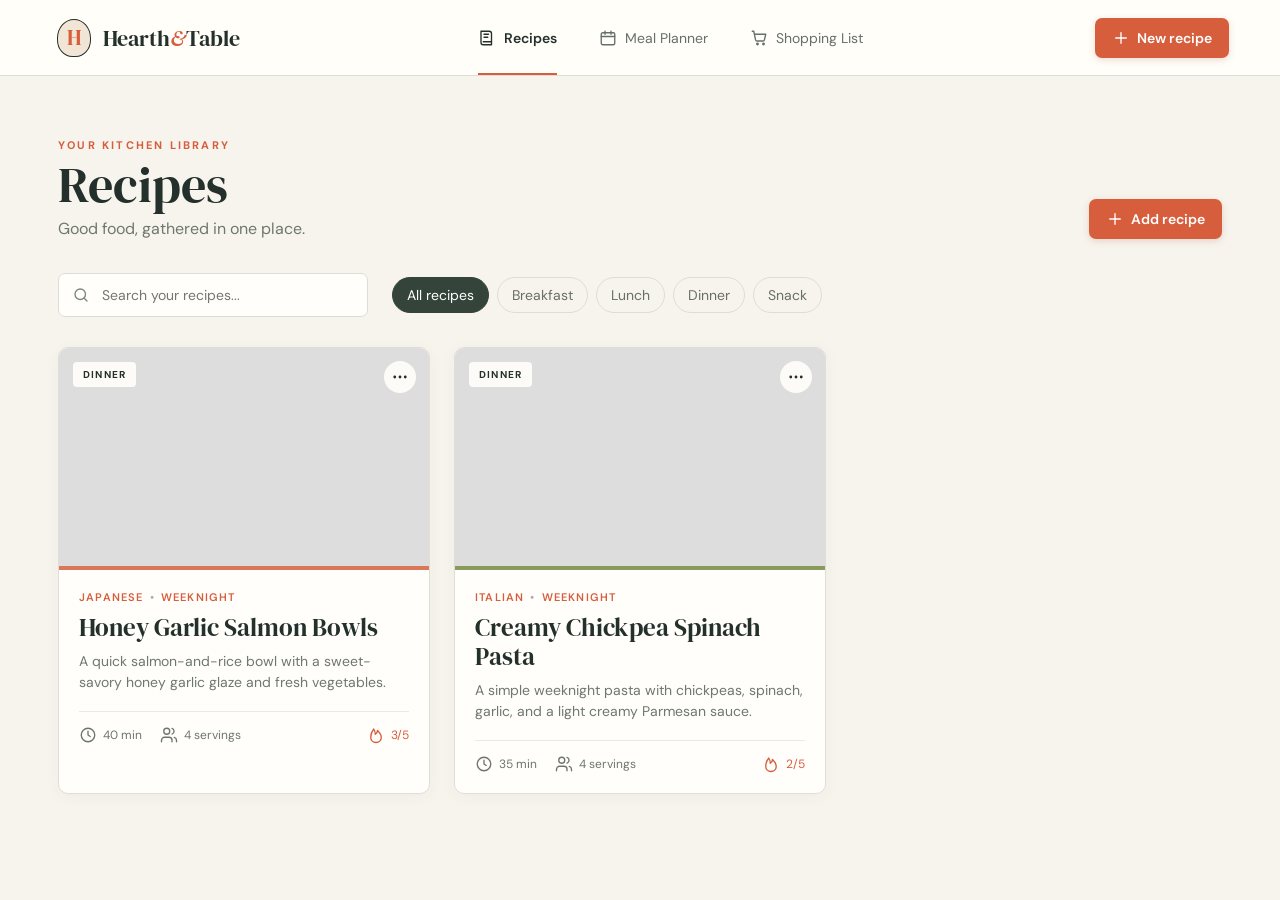
==== v1/index.html @ 6ebc5d24 "Publish v1" ====
<!doctype html>
<html lang="en">
  <head><meta charset="UTF-8"><meta name="viewport" content="width=device-width, initial-scale=1.0"><title>Website</title>  <script type="module" crossorigin src="./assets/index-BUJwq8ZK.js"></script>
  <link rel="stylesheet" crossorigin href="./assets/index-Ddflb8c-.css">
</head>
  <body><div id="root"></div></body>
</html>
---- v1/assets/index-Ddflb8c-.css ----
@import"https://fonts.googleapis.com/css2?family=DM+Sans:wght@400;500;600;700&family=DM+Serif+Display&display=swap";:root{--ink:#24302b;--muted:#6f7771;--cream:#f7f4ed;--paper:#fffefa;--line:#deddd5;--orange:#d75e3d;--sage:#637862}*{box-sizing:border-box}body{margin:0;font-family:DM Sans,sans-serif;color:var(--ink);background:var(--cream);font-size:14px}button,input,textarea,select{font:inherit;color:inherit}button{cursor:pointer}.icon{flex:none}.app-shell{min-height:100vh}.topbar{height:76px;background:#fffefaf5;border-bottom:1px solid var(--line);display:flex;align-items:center;padding:0 4vw;position:sticky;top:0;z-index:50}.brand{display:flex;align-items:center;gap:12px;border:0;background:none;font-family:"DM Serif Display",serif;font-size:22px;margin-right:auto}.brand>span:last-child span{color:var(--orange);font-style:italic}.brandmark{width:34px;height:38px;border:1.5px solid var(--ink);border-radius:50% 50% 45% 45%;display:grid;place-items:center;font-size:21px;color:var(--orange);background:#f1e5d5}.topbar nav{display:flex;height:100%;gap:6px}.topbar nav button{border:0;background:none;padding:0 18px;display:flex;align-items:center;gap:8px;color:#66706a;position:relative}.topbar nav button.active{color:var(--ink);font-weight:600}.topbar nav button.active:after{content:"";height:2px;background:var(--orange);position:absolute;bottom:0;left:18px;right:18px}.new-recipe,.primary{border:0;background:var(--orange);color:#fff;border-radius:7px;padding:11px 17px;display:flex;align-items:center;justify-content:center;gap:7px;font-weight:600;box-shadow:0 2px 7px #9a452630}.new-recipe{margin-left:auto}.page,.detail{max-width:1220px;margin:0 auto;padding:62px 28px 90px}.eyebrow{font-size:11px;letter-spacing:2.2px;color:var(--orange);font-weight:700;margin-bottom:8px}.title-row{display:flex;align-items:flex-end;justify-content:space-between;margin-bottom:34px}.title-row h1,.form-header h1{font:50px/1 "DM Serif Display",serif;margin:0 0 8px}.title-row p,.form-header p{color:var(--muted);font-size:16px;margin:0}.catalog-tools{display:flex;align-items:center;gap:24px;margin-bottom:30px}.search{position:relative;display:flex;align-items:center}.search svg{position:absolute;left:14px;color:#7f857f}.search input{width:310px;padding:12px 14px 12px 43px;border:1px solid var(--line);background:var(--paper);border-radius:7px;outline:none}.search input:focus{border-color:#9aa99a;box-shadow:0 0 0 3px #71876b18}.pills{display:flex;gap:8px}.pills button,.chips button{border:1px solid var(--line);background:transparent;border-radius:99px;padding:8px 14px;color:#697069}.pills button.active,.chips button.selected{background:#34443b;color:#fff;border-color:#34443b}.recipe-grid{display:grid;grid-template-columns:repeat(3,1fr);gap:24px}.recipe-card{background:var(--paper);border:1px solid #e1ded6;border-radius:10px;overflow:hidden;box-shadow:0 3px 15px #4e4a3d0b;cursor:pointer;transition:.25s}.recipe-card:hover{transform:translateY(-4px);box-shadow:0 12px 30px #4e4a3d18}.card-image{height:222px;position:relative;background:#ddd;border-bottom:4px solid var(--accent)}.card-image img{width:100%;height:100%;object-fit:cover}.meal-badge{background:#fffefaec;padding:6px 10px;border-radius:4px;font-size:10px;text-transform:uppercase;letter-spacing:1.2px;font-weight:700}.card-image .meal-badge{position:absolute;left:14px;top:14px}.round-more{position:absolute;right:13px;top:13px;border:0;background:#fffefaeb;border-radius:50%;width:32px;height:32px;display:grid;place-items:center}.card-body{padding:20px}.card-meta{font-size:11px;text-transform:uppercase;letter-spacing:1.2px;color:var(--orange);font-weight:600}.card-meta .dot{margin:0 6px;color:#aaa}.card-body h2{font:25px/1.15 "DM Serif Display",serif;margin:9px 0}.card-body>p{color:var(--muted);line-height:1.5;margin:0;height:42px;overflow:hidden}.stats{display:flex;border-top:1px solid #ebe9e2;margin-top:18px;padding-top:14px;gap:18px;color:#6e756f;font-size:12px}.stats span{display:flex;gap:6px;align-items:center}.stats .spice{margin-left:auto;color:var(--orange)}.empty{text-align:center;padding:80px 20px;border:1px dashed #ccc8bc;border-radius:10px}.back{border:0;background:none;padding:0;display:flex;align-items:center;gap:8px;color:#68706a;margin-bottom:24px}.detail{max-width:1100px}.detail-hero{height:475px;border-radius:13px;overflow:hidden;position:relative}.detail-hero>img{width:100%;height:100%;object-fit:cover}.detail-overlay{position:absolute;top:0;right:0;bottom:0;left:0;background:linear-gradient(transparent 25%,#17201bd9)}.detail-title{position:absolute;left:46px;right:46px;bottom:38px;color:#fff}.detail-title h1{font:52px/1.05 "DM Serif Display",serif;margin:14px 0 8px}.detail-title>p{font-size:16px;max-width:620px;color:#f1f1ed}.hero-stats{display:flex;gap:30px;margin-top:22px}.hero-stats span{display:flex;gap:5px}.detail-grid{display:grid;grid-template-columns:1fr 1.12fr;gap:75px;padding:55px 30px}.section-heading{display:flex;justify-content:space-between;border-bottom:1px solid var(--line);padding-bottom:16px;margin-bottom:22px}.section-heading>div{display:flex;align-items:center;gap:10px}.section-number{font-size:11px;color:var(--orange);font-weight:700}.section-heading h2{font:30px "DM Serif Display",serif;margin:0}.section-heading>span{color:var(--muted)}.ingredient-section h3{text-transform:uppercase;letter-spacing:1.4px;font-size:11px;color:var(--orange);margin:25px 0 12px}.ingredient-line{display:flex;align-items:center;gap:12px;padding:9px 0}.check-circle{width:19px;height:19px;border:1px solid #b9bdb7;border-radius:50%}.ingredient-line em{font-size:11px;color:var(--muted);margin-left:6px}.method-step{display:grid;grid-template-columns:42px 1fr;gap:14px;margin-bottom:26px}.method-step>span{font:24px "DM Serif Display";color:#c7c1b4}.method-step p{margin:0;line-height:1.6}.method-step small{color:var(--orange);display:flex;align-items:center;gap:5px;margin-top:8px}.sticky-add{position:sticky;bottom:18px;background:#2f4037;color:#fff;border-radius:9px;padding:17px 22px;display:flex;justify-content:space-between;align-items:center;box-shadow:0 10px 40px #17201945}.sticky-add>div{display:flex;flex-direction:column}.sticky-add span{font-size:12px;color:#bec8c0}.form-page{max-width:980px}.form-header{display:flex;justify-content:space-between;align-items:flex-end;padding-bottom:34px;border-bottom:1px solid var(--line)}.form-actions,.bottom-save{display:flex;gap:10px}.secondary{border:1px solid var(--line);background:var(--paper);border-radius:7px;padding:10px 18px;font-weight:600}.form-section{display:grid;grid-template-columns:215px 1fr;gap:45px;padding:42px 0;border-bottom:1px solid var(--line)}.form-section-title{display:flex;gap:13px}.form-section-title>span{font-size:11px;color:var(--orange);font-weight:700;margin-top:7px}.form-section-title h2{font:26px "DM Serif Display";margin:0}.form-section-title p{color:var(--muted);font-size:13px;line-height:1.5}.form-grid{display:grid;grid-template-columns:repeat(2,1fr);gap:22px 18px}.field{display:flex;flex-direction:column;gap:8px}.field.wide,.repeat-list,.steps-list,.add-outline,.toggle-row,.plan-fields{grid-column:1/-1}.field label{font-size:12px;font-weight:600}.field label span{font-weight:400;color:#92968f;margin-left:4px}.field input,.field textarea,.field select,.ingredient-row input,.ingredient-row select,.step-edit textarea,.timer-field{width:100%;border:1px solid #d7d6ce;border-radius:6px;background:var(--paper);padding:11px 12px;outline:none}.field textarea{resize:vertical}.field input:focus,.field textarea:focus,.field select:focus{border-color:#879784}.chips{display:flex;flex-wrap:wrap;gap:8px}.chips button{display:flex;align-items:center}.stepper{display:flex;border:1px solid var(--line);background:var(--paper);border-radius:6px;width:145px;justify-content:space-between;align-items:center}.stepper button{border:0;background:none;width:40px;padding:10px}.total strong{border:1px solid transparent;padding:11px 0;color:var(--orange)}.spice-control input{accent-color:var(--orange)}.range-label{display:flex;justify-content:space-between;color:var(--muted);font-size:11px}.upload{border:1px dashed #bfc1ba;border-radius:8px;padding:18px;display:grid;grid-template-columns:36px 1fr 1.4fr;gap:12px;align-items:center;color:#647166}.upload div{display:flex;flex-direction:column}.upload span{font-size:11px;color:var(--muted)}.upload input{padding:10px;border:1px solid var(--line);border-radius:5px}.color-row{display:flex;gap:12px}.color-row button{width:36px;height:36px;border-radius:50%;border:3px solid var(--paper);outline:1px solid transparent;color:#fff;display:grid;place-items:center}.color-row button.selected{outline-color:#4b574f}.ingredient-row{display:grid;grid-template-columns:40px .75fr 1.8fr .55fr .7fr .72fr 36px;gap:8px;align-items:center;margin-bottom:10px}.reorder{display:flex;flex-direction:column}.reorder button,.step-buttons button{border:0;background:none;color:#93958f;padding:1px}.mini-check{font-size:11px;display:flex;align-items:center;gap:5px}.mini-check input{width:auto}.icon-button{border:0;background:none;color:#a06a5c}.add-row{display:flex;gap:20px;grid-column:1/-1}.add-row button,.add-outline{border:0;background:none;color:var(--orange);font-weight:600;display:flex;align-items:center;gap:6px}.step-edit{display:grid;grid-template-columns:38px 1fr 110px 30px;gap:10px;margin-bottom:12px;align-items:start}.step-num{width:32px;height:32px;background:#e8e6dd;border-radius:50%;display:grid;place-items:center;font:16px "DM Serif Display"}.step-edit textarea{resize:vertical;min-height:72px}.timer-field{display:flex;align-items:center;padding:9px 7px}.timer-field input{min-width:0;width:35px;border:0;background:none}.timer-field span{font-size:11px;color:#888}.step-buttons{display:flex;flex-direction:column}.add-outline{border:1px dashed #c9c7bf;padding:12px;justify-content:center;border-radius:6px}.toggle-row{display:flex;justify-content:space-between;align-items:center;padding:8px 0}.toggle-row>div{display:flex;flex-direction:column}.toggle-row small{color:var(--muted);margin-top:4px}.toggle{width:42px;height:24px;border:0;border-radius:30px;background:#c5c6c1;padding:3px;transition:.2s}.toggle span{display:block;width:18px;height:18px;background:#fff;border-radius:50%;transition:.2s}.toggle.on{background:var(--sage)}.toggle.on span{transform:translate(18px)}.plan-fields{display:grid;grid-template-columns:repeat(3,1fr);gap:14px;border-top:1px solid #e2e0d7;padding-top:18px}.options-wrap{margin:30px 0;position:relative}.options-button{width:100%;border:1px solid var(--line);background:var(--paper);border-radius:8px;padding:16px 18px;display:flex;justify-content:space-between;align-items:center}.options-button>span{display:flex;align-items:center;gap:12px}.options-button>span>span{display:flex;flex-direction:column;text-align:left}.options-button small{color:var(--muted)}.options-menu{background:var(--paper);border:1px solid var(--line);border-top:0;padding:18px;border-radius:0 0 8px 8px}.measurement{display:flex;justify-content:space-between;align-items:center;padding-top:14px;border-top:1px solid var(--line);margin-top:10px}.measurement>div{background:#eeece5;padding:3px;border-radius:6px}.measurement button{border:0;background:transparent;padding:7px 11px;border-radius:4px}.measurement button.active{background:#fff;box-shadow:0 1px 4px #3332}.bottom-save{justify-content:flex-end}.week-nav{display:flex;align-items:center;gap:10px;background:var(--paper);border:1px solid var(--line);border-radius:7px;padding:4px}.week-nav button{border:0;background:none;padding:8px;display:grid}.week-nav .next{transform:rotate(180deg)}.week-nav b{font-size:13px;min-width:220px;text-align:center}.calendar-grid{display:grid;grid-template-columns:115px repeat(7,minmax(120px,1fr));background:var(--paper);border:1px solid var(--line);border-radius:10px;overflow:auto}.corner,.day-head{height:74px;border-bottom:1px solid var(--line)}.day-head{text-align:center;padding:12px;border-left:1px solid var(--line);display:flex;flex-direction:column}.day-head span{text-transform:uppercase;font-size:10px;letter-spacing:1px;color:var(--muted)}.day-head b{font:25px "DM Serif Display"}.day-head.today b{color:#fff;background:var(--orange);border-radius:50%;width:31px;height:31px;margin:auto}.calendar-row{display:contents}.slot-label{min-height:118px;border-bottom:1px solid var(--line);padding:18px 12px;text-transform:uppercase;letter-spacing:1.2px;font-size:10px;font-weight:700;color:#858982}.meal-cell{min-height:118px;border-left:1px solid var(--line);border-bottom:1px solid var(--line);padding:8px}.add-meal{width:100%;height:100%;min-height:99px;border:1px dashed transparent;background:none;color:#a3a69f;display:flex;flex-direction:column;align-items:center;justify-content:center;gap:5px;border-radius:6px}.add-meal:hover{border-color:#bbbdb5;color:var(--orange);background:#faf8f2}.planned{height:100%;min-height:99px;background:color-mix(in srgb,var(--accent) 10%,#fff);border-left:3px solid var(--accent);padding:12px 9px;display:flex;justify-content:space-between;border-radius:4px}.planned>div{display:flex;flex-direction:column}.planned small{text-transform:uppercase;font-size:9px;color:#727871}.planned b{font-family:"DM Serif Display";font-size:15px;line-height:1.2;margin:5px 0}.planned span{font-size:10px;color:#777}.planned button{border:0;background:none;align-self:flex-start;padding:0}.modal-backdrop{position:fixed;top:0;right:0;bottom:0;left:0;background:#1c251f99;display:grid;place-items:center;z-index:100;padding:20px}.modal{background:var(--paper);width:min(530px,100%);max-height:80vh;border-radius:12px;box-shadow:0 25px 80px #0005;display:flex;flex-direction:column}.modal-head{display:flex;justify-content:space-between;padding:22px 24px 14px}.modal-head span{font-size:11px;color:var(--orange);text-transform:uppercase;font-weight:700;letter-spacing:1px}.modal-head h2{font:28px "DM Serif Display";margin:4px 0}.modal-head button{border:0;background:none}.modal-search{margin:0 24px 12px}.modal-search input{width:100%}.picker-list{overflow:auto;padding:0 12px}.picker-list>button{width:100%;border:0;border-top:1px solid #e8e5dc;background:none;display:grid;grid-template-columns:55px 1fr 20px;gap:12px;align-items:center;text-align:left;padding:12px}.picker-list img{width:55px;height:48px;object-fit:cover;border-radius:5px}.picker-list span{display:flex;flex-direction:column}.picker-list small{color:var(--muted);margin-top:4px}.remove-meal{margin:12px 24px 20px;border:1px solid #e4c4bc;background:#fff7f4;color:#aa4b35;padding:10px;border-radius:6px;display:flex;gap:8px;justify-content:center}.week-nav.compact b{min-width:120px}.shopping-summary{background:#34453b;color:#fff;border-radius:9px;padding:20px 24px;display:grid;grid-template-columns:50px 160px 1fr auto;gap:16px;align-items:center;margin-bottom:28px}.bag{width:44px;height:44px;background:#ffffff18;border-radius:50%;display:grid;place-items:center}.shopping-summary>div:nth-child(2){display:flex;flex-direction:column}.shopping-summary span,.shopping-summary small{color:#cbd2cd}.progress{height:5px;background:#ffffff24;border-radius:5px;overflow:hidden}.progress span{display:block;height:100%;background:#e08a66}.shopping-layout{display:grid;grid-template-columns:1fr 280px;gap:30px}.shopping-groups{display:grid;grid-template-columns:1fr 1fr;gap:20px;align-items:start}.shopping-group{background:var(--paper);border:1px solid var(--line);border-radius:8px;padding:20px}.shopping-group h2{font:23px "DM Serif Display";margin:0 0 10px;padding-bottom:12px;border-bottom:1px solid var(--line);display:flex;justify-content:space-between}.shopping-group h2 span{font:11px DM Sans;background:#e7e9e2;border-radius:50%;width:22px;height:22px;display:grid;place-items:center}.shop-item{display:grid;grid-template-columns:26px 1fr auto;align-items:center;padding:11px 0;border-bottom:1px solid #eeece6}.shop-item:last-child{border:0}.item-check{width:19px;height:19px;border:1px solid #aeb3ac;background:#fff;border-radius:4px;padding:1px;display:grid;place-items:center}.shop-item.done>span{text-decoration:line-through;color:#999}.shop-item>span{display:flex;flex-direction:column}.shop-item small{color:var(--muted);margin-top:2px}.pantry-label{font-size:10px;color:#888;display:flex;align-items:center;gap:4px}.shopping-layout aside{background:#ece9df;padding:22px;border-radius:8px;height:max-content}.shopping-layout aside h3{font:21px "DM Serif Display";margin-top:0}.aside-recipe{display:flex;gap:10px;padding:11px 0;border-bottom:1px solid #d4d1c7}.aside-recipe>span{width:4px;border-radius:3px}.aside-recipe div{display:flex;flex-direction:column}.aside-recipe small,.shopping-layout aside p{color:var(--muted);font-size:11px;margin-top:3px}.shopping-layout aside p{line-height:1.5;margin-top:20px}.illustrated .empty-icon{width:76px;height:76px;background:#e5e7df;border-radius:50%;display:grid;place-items:center;margin:0 auto 18px;color:var(--sage)}.illustrated p{max-width:460px;margin:auto;color:var(--muted);line-height:1.6}@media(max-width:900px){.topbar{padding:0 16px}.topbar nav button{font-size:0;padding:0 12px}.new-recipe{font-size:0}.recipe-grid{grid-template-columns:repeat(2,1fr)}.form-section{grid-template-columns:1fr;gap:15px}.detail-grid{gap:30px;padding-left:0;padding-right:0}.shopping-layout{grid-template-columns:1fr}.calendar-grid{grid-template-columns:90px repeat(7,130px)}}@media(max-width:620px){.brand>span:last-child{display:none}.page,.detail{padding:38px 16px 70px}.title-row,.form-header{align-items:flex-start;gap:20px}.title-row h1,.form-header h1{font-size:40px}.catalog-tools{align-items:stretch;flex-direction:column}.search input{width:100%}.pills{overflow:auto}.recipe-grid{grid-template-columns:1fr}.recipe-card{max-width:450px}.detail-hero{height:480px}.detail-title{left:24px;right:24px}.detail-title h1{font-size:40px}.detail-grid{grid-template-columns:1fr}.sticky-add>div{display:none}.form-actions{display:none}.form-grid{grid-template-columns:1fr}.ingredient-row{grid-template-columns:32px 1fr 1fr 36px}.ingredient-row .ingredient-search{grid-column:2/-1}.ingredient-row .mini-check{grid-column:2/3}.step-edit{grid-template-columns:34px 1fr}.timer-field{grid-column:2}.step-buttons{grid-column:1;grid-row:2}.upload{grid-template-columns:35px 1fr}.upload input{grid-column:1/-1}.plan-fields{grid-template-columns:1fr}.shopping-summary{grid-template-columns:50px 1fr}.shopping-summary .progress,.shopping-summary>small{grid-column:1/-1}.shopping-groups{grid-template-columns:1fr}.week-nav b{min-width:auto}.title-row{flex-wrap:wrap}}
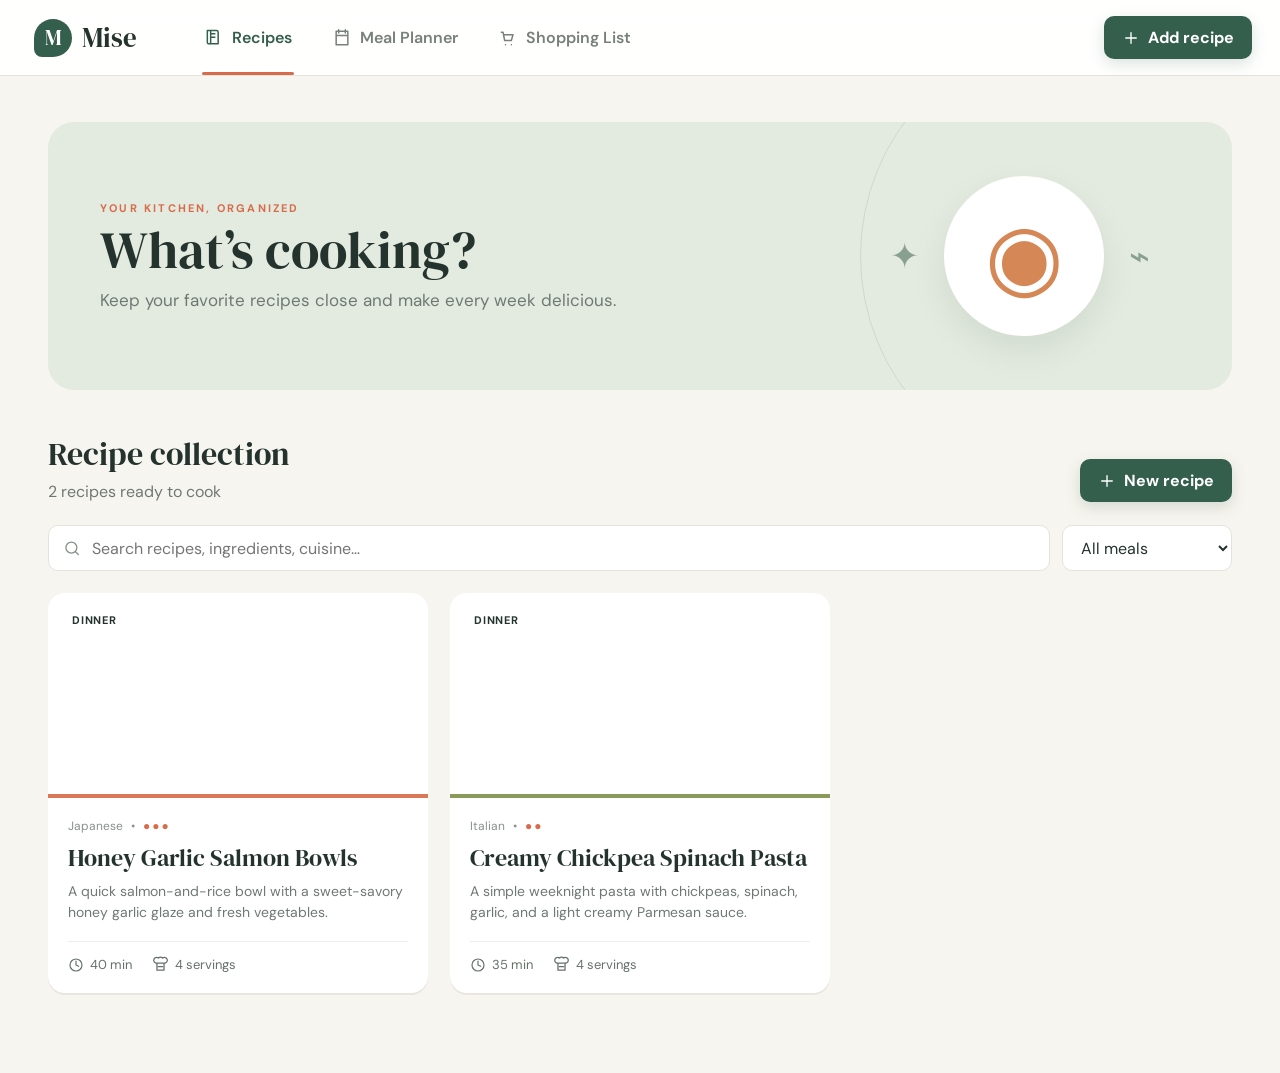
==== commit 4f61e3c2: "Publish v1" ====
--- a/v1/index.html
+++ b/v1/index.html
@@ -1,7 +1,7 @@
 <!doctype html>
 <html lang="en">
-  <head><meta charset="UTF-8"><meta name="viewport" content="width=device-width, initial-scale=1.0"><title>Website</title>  <script type="module" crossorigin src="./assets/index-BUJwq8ZK.js"></script>
-  <link rel="stylesheet" crossorigin href="./assets/index-Ddflb8c-.css">
+  <head><meta charset="UTF-8"><meta name="viewport" content="width=device-width, initial-scale=1.0"><title>Website</title>  <script type="module" crossorigin src="./assets/index-CPtRB4Ty.js"></script>
+  <link rel="stylesheet" crossorigin href="./assets/index-DMg7ZIgM.css">
 </head>
   <body><div id="root"></div></body>
 </html>
--- a/v1/assets/index-DMg7ZIgM.css
+++ b/v1/assets/index-DMg7ZIgM.css
@@ -0,0 +1 @@
+@import"https://fonts.googleapis.com/css2?family=DM+Sans:wght@400;500;600;700&family=DM+Serif+Display&display=swap";:root{--ink:#24332d;--muted:#6f7974;--cream:#f7f5ef;--paper:#fff;--line:#e5e3dc;--green:#355f4d;--sage:#dfe8df;--orange:#d86b4b;--shadow:0 10px 35px rgba(40,55,47,.08)}*{box-sizing:border-box}body{margin:0;background:var(--cream);color:var(--ink);font-family:DM Sans,sans-serif}button,input,select,textarea{font:inherit;color:inherit}button{cursor:pointer}img{max-width:100%;display:block}.app-shell{min-height:100vh}.topbar{height:76px;background:#fffffff0;border-bottom:1px solid var(--line);display:flex;align-items:center;padding:0 max(28px,calc((100vw - 1280px)/2));gap:45px;position:sticky;top:0;z-index:20;-webkit-backdrop-filter:blur(12px);backdrop-filter:blur(12px)}.brand{border:0;background:none;display:flex;align-items:center;gap:10px;font-family:"DM Serif Display";font-size:27px}.brand-mark{display:grid;place-items:center;width:38px;height:38px;border-radius:50% 50% 50% 8px;background:var(--green);color:#fff;font-size:21px}.topbar nav{display:flex;height:100%;gap:8px}.topbar nav button{border:0;background:none;padding:0 16px;display:flex;gap:8px;align-items:center;font-weight:600;color:#778079;position:relative}.topbar nav button.active{color:var(--green)}.topbar nav button.active:after{content:"";height:3px;border-radius:3px;background:var(--orange);position:absolute;left:14px;right:14px;bottom:0}.header-add{margin-left:auto}.primary,.secondary{border:0;border-radius:10px;padding:11px 18px;display:inline-flex;align-items:center;justify-content:center;gap:8px;font-weight:700}.primary{background:var(--green);color:#fff;box-shadow:0 5px 15px #355f4d2e}.primary:hover{background:#284b3d}.secondary{background:#fff;border:1px solid #d9dcd7}.page{max-width:1240px;margin:0 auto;padding:46px 28px 80px}.hero{min-height:250px;background:#e3eadf;border-radius:26px;padding:44px 52px;display:flex;align-items:center;overflow:hidden;position:relative}.hero:before{content:"";position:absolute;width:450px;height:450px;border:1px solid rgba(53,95,77,.12);border-radius:50%;right:-80px}.hero h1,.page-heading h1,.form-title h1,.detail-copy h1{font: 52px/1.05 "DM Serif Display";margin:8px 0 12px}.hero p:not(.eyebrow),.page-heading>div>p:last-child,.form-title>div>p{font-size:17px;color:var(--muted);margin:0}.eyebrow{font-size:11px!important;letter-spacing:2.2px;font-weight:700;color:var(--orange)!important;margin:0}.hero-art{margin-left:auto;width:320px;height:180px;display:flex;align-items:center;justify-content:center;gap:25px;color:#89a08e;font-size:35px}.hero-art .plate{display:grid;place-items:center;background:#fff;width:160px;height:160px;border-radius:50%;box-shadow:0 14px 30px #8ba08f30;font-size:90px;color:#d58755}.section-heading,.page-heading{display:flex;align-items:flex-end;justify-content:space-between;margin:42px 0 23px}.section-heading h2{font: 32px "DM Serif Display";margin:0}.section-heading p{color:var(--muted);margin:5px 0 0}.filters{display:flex;gap:12px;margin-bottom:22px}.search{height:46px;flex:1;border:1px solid var(--line);background:#fff;border-radius:10px;display:flex;align-items:center;gap:10px;padding:0 14px;color:#839087}.search input{width:100%;border:0;outline:0;background:transparent}.filters select,.modal-pickers select,.modal-pickers input{min-width:170px;border:1px solid var(--line);border-radius:10px;background:#fff;padding:0 14px}.recipe-grid{display:grid;grid-template-columns:repeat(3,1fr);gap:22px}.recipe-card{background:#fff;border-radius:17px;overflow:hidden;box-shadow:0 2px #e8e6df;transition:.2s;cursor:pointer}.recipe-card:hover{transform:translateY(-4px);box-shadow:var(--shadow)}.card-image{height:205px;position:relative;border-bottom:4px solid var(--accent)}.card-image img{width:100%;height:100%;object-fit:cover}.meal-badge,.pill{position:absolute;top:14px;left:14px;padding:6px 10px;background:#ffffffeb;border-radius:20px;font-size:11px;font-weight:700;text-transform:uppercase;letter-spacing:.8px}.card-body{padding:20px}.card-meta{display:flex;gap:8px;font-size:12px;color:#8a908d}.spice{color:var(--orange);letter-spacing:2px}.card-body h3{font: 24px "DM Serif Display";margin:7px 0}.card-body>p{color:var(--muted);font-size:14px;line-height:1.5;height:42px;overflow:hidden;margin:0}.card-footer{border-top:1px solid #eeece7;margin-top:18px;padding-top:14px;display:flex;gap:20px;color:#66716b;font-size:13px}.card-footer span{display:flex;gap:6px;align-items:center}.empty{text-align:center;padding:80px 20px;color:var(--muted)}.empty>span{font-size:42px}.empty h3{font: 27px "DM Serif Display";color:var(--ink);margin:10px}.back{background:none;border:0;color:var(--green);font-weight:700;padding:0;margin-bottom:20px}.detail-hero{display:grid;grid-template-columns:50% 50%;background:#fff;border-radius:22px;overflow:hidden;box-shadow:var(--shadow)}.detail-hero>img{width:100%;height:100%;min-height:500px;object-fit:cover}.detail-copy{padding:55px}.detail-copy .pill{position:static;display:inline-block;background:var(--sage)}.detail-copy p{font-size:17px;line-height:1.6;color:var(--muted)}.tags{display:flex;gap:8px;flex-wrap:wrap}.tags span{background:#f3f1eb;padding:6px 10px;border-radius:20px;font-size:12px}.detail-stats{display:grid;grid-template-columns:repeat(4,1fr);border-block:1px solid var(--line);padding:20px 0;margin:25px 0}.detail-stats div{display:flex;flex-direction:column}.detail-stats small{font-size:10px;color:var(--muted);letter-spacing:1px}.recipe-content{display:grid;grid-template-columns:1fr 1.2fr;gap:24px;margin-top:24px}.paper{background:#fff;padding:35px;border-radius:16px}.paper h2{font: 31px "DM Serif Display";margin:0 0 25px}.ingredient-section h3{text-transform:uppercase;letter-spacing:1.5px;font-size:11px;color:var(--orange);margin-top:25px}.ingredient-line{display:flex;justify-content:space-between;border-bottom:1px solid #eeece8;padding:11px 0;font-size:14px}.ingredient-line em{font-size:11px;color:var(--muted)}.step{display:grid;grid-template-columns:35px 1fr;gap:15px;margin-bottom:22px}.step>span,.step-number{width:32px;height:32px;display:grid;place-items:center;border-radius:50%;background:var(--green);color:#fff;font-weight:700}.step p{margin:4px 0 7px;line-height:1.55}.step small{color:var(--orange);display:flex;gap:5px;align-items:center}.form-page{max-width:1050px}.form-title{display:flex;justify-content:space-between;align-items:flex-end;margin-bottom:35px}.form-title h1{font-size:47px}.draft-chip{padding:8px 13px;background:var(--sage);color:var(--green);border-radius:20px;font-size:12px;font-weight:700}.form-section{background:#fff;border:1px solid var(--line);border-radius:17px;margin-bottom:18px;display:grid;grid-template-columns:230px 1fr;padding:28px}.form-section-title{display:flex;gap:14px}.form-section-title>span{font: 18px "DM Serif Display";color:var(--orange)}.form-section-title h2{font: 23px "DM Serif Display";margin:0}.form-section-title p{font-size:12px;color:var(--muted);margin:5px 0}.form-fields{display:grid;grid-template-columns:repeat(2,1fr);gap:20px}.field{display:flex;flex-direction:column;gap:7px}.field.wide,.rows.wide,.image-picker,.toggle-row{grid-column:1/-1}.field label{font-size:12px;font-weight:700}.field>input,.field>select,.field>textarea,.suffix-input{border:1px solid #dcded9;border-radius:9px;background:#fdfdfb;padding:11px 12px;outline:0}.field>input:focus,.field>textarea:focus{border-color:var(--green)}.suffix-input{display:flex;padding:0;overflow:hidden}.suffix-input input{border:0;padding:11px;width:100%;outline:0}.suffix-input span{padding:11px;color:var(--muted);background:#f5f4ef}.choice-chips,.swatches{display:flex;gap:8px;flex-wrap:wrap}.choice-chips button{border:1px solid #dfe1dc;background:#faf9f6;padding:8px 11px;border-radius:8px;font-size:12px}.choice-chips button.selected{border-color:var(--green);background:var(--sage);color:var(--green);font-weight:700}.stepper{height:43px;border:1px solid var(--line);border-radius:9px;display:flex;align-items:center;justify-content:space-between}.stepper button{height:100%;width:40px;border:0;background:none;font-size:20px}.total-field strong{font: 25px "DM Serif Display"}.total-field small{color:var(--muted)}.spice-control label{display:flex;justify-content:space-between}.spice-control input{accent-color:var(--orange);padding:0}.spice-control>div{display:flex;justify-content:space-between;color:var(--muted);font-size:11px}.image-picker{display:flex;align-items:center;gap:20px}.preview{width:140px;height:100px;border-radius:10px;overflow:hidden}.preview img{width:100%;height:100%;object-fit:cover}.upload{position:relative}.upload input{position:absolute;opacity:0;top:0;right:0;bottom:0;left:0}.image-picker p{font-size:11px;color:var(--muted)}.swatches button{width:33px;height:33px;border-radius:50%;border:3px solid white;box-shadow:0 0 0 1px #ddd}.swatches button.selected{box-shadow:0 0 0 2px var(--ink)}.ingredient-row{display:grid;grid-template-columns:100px 1.7fr 70px 95px 85px 90px;gap:8px;padding:12px 0;border-bottom:1px solid #eeece8}.ingredient-row>input,.ingredient-row>select,.method-row textarea,.method-row label{min-width:0;border:1px solid #dcded9;border-radius:8px;padding:9px;background:#fdfdfb}.mini-check{display:flex;align-items:center;font-size:11px}.row-actions{display:flex;align-items:center}.row-actions button{border:0;background:none;color:#818a85;padding:5px}.inline-actions{display:flex;gap:15px;margin-top:15px}.text-button{border:0;background:none;color:var(--green);font-weight:700}.method-row{display:grid;grid-template-columns:35px 1fr 100px 90px;gap:10px;align-items:center;margin-bottom:12px}.method-row label{display:flex;align-items:center;gap:4px}.method-row label input{width:45px;border:0;outline:0}.add-step{margin-top:6px}.toggle-row{display:flex;align-items:center;justify-content:space-between;border-bottom:1px solid var(--line);padding:6px 0 16px;position:relative;font-size:13px;font-weight:600}.toggle-row input{opacity:0;position:absolute}.toggle-row i{width:42px;height:24px;background:#cdd2ce;border-radius:20px;position:relative}.toggle-row i:after{content:"";position:absolute;width:18px;height:18px;background:#fff;border-radius:50%;top:3px;left:3px;transition:.2s}.toggle-row input:checked+i{background:var(--green)}.toggle-row input:checked+i:after{left:21px}.segmented{display:inline-flex;padding:3px;background:#f0efe9;border-radius:9px;align-self:flex-start}.segmented button{border:0;background:none;padding:9px 18px;border-radius:7px}.segmented button.active{background:#fff;box-shadow:0 2px 6px #00000012;font-weight:700;color:var(--green)}.form-footer{display:flex;justify-content:flex-end;gap:12px;padding:18px 0}.page-heading{align-items:center}.page-heading h1{margin:5px 0 8px}.week-nav{display:flex;justify-content:center;align-items:center;gap:25px;margin:20px 0}.week-nav h2{font: 25px "DM Serif Display";min-width:340px;text-align:center}.week-nav button{border:1px solid var(--line);background:#fff;border-radius:50%;width:38px;height:38px}.planner-grid{display:grid;grid-template-columns:repeat(7,1fr);border:1px solid var(--line);background:var(--line);gap:1px;border-radius:15px;overflow:hidden}.day-column{background:#fbfaf7;min-width:0}.day-column>header{text-align:center;background:#fff;padding:13px;border-bottom:1px solid var(--line)}.day-column>header small{display:block;text-transform:uppercase;color:var(--muted);font-size:10px;letter-spacing:1px}.day-column>header b{font: 25px "DM Serif Display"}.day-column.today>header{background:var(--green);color:#fff}.day-column.today>header small{color:#d7e6dc}.meal-slot{padding:10px 8px;border-bottom:1px solid var(--line);height:123px}.meal-slot>label{display:block;font-size:9px;text-transform:uppercase;letter-spacing:1px;color:#929995;margin-bottom:7px}.empty-slot{width:100%;height:80px;border:1px dashed #d9dcd7;border-radius:9px;background:#fff;color:#a1a7a3;font-size:11px}.empty-slot span{display:block;font-size:20px}.planned-card{height:80px;background:#fff;border-radius:9px;border-left:3px solid;overflow:hidden;position:relative;cursor:pointer}.planned-card img{width:100%;height:34px;object-fit:cover}.planned-card div{padding:5px 7px}.planned-card b{font-size:10px;display:block;white-space:nowrap;overflow:hidden;text-overflow:ellipsis}.planned-card small{font-size:9px;color:var(--muted)}.planned-card button{position:absolute;right:3px;top:35px;border:0;background:none;color:#9ca19e}.planner-tip{margin-top:22px;background:#e4ebe2;border-radius:13px;padding:18px 22px;display:flex;align-items:center;gap:15px}.planner-tip>span{font-size:24px;color:var(--orange)}.planner-tip b{font: 19px "DM Serif Display"}.planner-tip p{margin:3px 0;color:var(--muted);font-size:12px}.planner-tip button{margin-left:auto;border:0;background:none;color:var(--green);font-weight:700}.modal-backdrop{position:fixed;top:0;right:0;bottom:0;left:0;background:#15251e99;display:grid;place-items:center;z-index:50;padding:20px}.modal{width:min(560px,100%);max-height:80vh;background:var(--cream);border-radius:20px;padding:25px;box-shadow:0 30px 90px #0005}.modal>header{display:flex;justify-content:space-between}.modal h2{font: 30px "DM Serif Display";margin:3px 0 18px}.modal header button{border:0;background:none}.modal-pickers{display:flex;gap:10px;height:42px;margin-bottom:10px}.modal-pickers>*{flex:1}.modal-recipes{margin-top:12px;max-height:390px;overflow:auto;display:flex;flex-direction:column;gap:8px}.modal-recipes>button{border:1px solid var(--line);background:#fff;border-radius:10px;padding:8px;display:grid;grid-template-columns:60px 1fr 30px;gap:12px;text-align:left;align-items:center}.modal-recipes img{width:60px;height:50px;object-fit:cover;border-radius:7px}.modal-recipes span{display:flex;flex-direction:column}.modal-recipes small{color:var(--muted)}.modal-recipes i{font-style:normal;font-size:22px}.progress-ring{width:75px;height:75px;border-radius:50%;background:conic-gradient(var(--green) 0 20%,#e2e3dd 20%);display:flex;flex-direction:column;align-items:center;justify-content:center;box-shadow:inset 0 0 0 8px var(--cream)}.progress-ring small{font-size:9px;color:var(--muted)}.shopping-toolbar{display:flex;justify-content:space-between;align-items:center;background:#fff;border:1px solid var(--line);padding:17px 22px;border-radius:12px;margin-bottom:23px}.shopping-toolbar>div{display:flex;flex-direction:column}.shopping-toolbar span{font-size:12px;color:var(--muted)}.pantry-toggle{display:flex;align-items:center;gap:8px;font-weight:600}.pantry-toggle input{accent-color:var(--green)}.shopping-groups{columns:2;column-gap:22px}.shopping-groups section{break-inside:avoid;background:#fff;border:1px solid var(--line);border-radius:14px;margin:0 0 22px;padding:20px}.shopping-groups section>header{display:flex;align-items:center;gap:10px;border-bottom:1px solid var(--line);padding-bottom:13px}.shopping-groups h2{font: 21px "DM Serif Display";margin:0}.shopping-groups header small{margin-left:auto;color:var(--muted)}.category-icon{width:30px;height:30px;display:grid;place-items:center;border-radius:8px;background:#e0ecdf;color:#53795c}.c1{background:#f7ddd4;color:#a6533a}.c2{background:#f8edc9;color:#9c7821}.c3{background:#e9e0cb}.c4{background:#e2e8d7}.c5{background:#f2d9c9}.c6{background:#eee2d4}.shop-item{display:grid;grid-template-columns:22px 25px 1fr auto;align-items:center;padding:13px 0;border-bottom:1px solid #efeee9;cursor:pointer}.shop-item:last-child{border:0}.shop-item input{opacity:0}.custom-check{grid-column:2;width:20px;height:20px;border:1px solid #ccd0cc;border-radius:5px;display:grid;place-items:center;color:transparent}.shop-item b{grid-column:3;font-size:13px}.shop-item>span:last-child{grid-column:4;color:var(--muted);font-size:12px}.shop-item.done{opacity:.48}.shop-item.done b{text-decoration:line-through}.shop-item.done .custom-check{background:var(--green);color:#fff}.shopping-empty{background:#fff;border-radius:16px}@media(max-width:900px){.topbar{gap:12px}.topbar nav button{font-size:0;padding:0 10px}.topbar nav button svg{width:22px}.recipe-grid{grid-template-columns:repeat(2,1fr)}.detail-hero{grid-template-columns:1fr}.detail-hero>img{min-height:300px;height:350px}.recipe-content,.form-section{grid-template-columns:1fr}.form-section-title{margin-bottom:22px}.planner-grid{overflow-x:auto;grid-template-columns:repeat(7,145px)}.shopping-groups{columns:1}.ingredient-row{grid-template-columns:90px 1fr 65px 80px}.ingredient-row .mini-check,.ingredient-row .row-actions{grid-column:auto}.hero-art{display:none}}@media(max-width:620px){.topbar{height:66px;padding:0 14px}.brand>span:last-child{display:none}.header-add{font-size:0;padding:10px}.page{padding:28px 16px 60px}.hero{padding:30px 25px;min-height:210px}.hero h1,.page-heading h1,.form-title h1{font-size:40px}.recipe-grid{grid-template-columns:1fr}.filters{flex-direction:column}.filters select{height:45px}.form-title{align-items:flex-start}.draft-chip{display:none}.form-section{padding:20px}.form-fields{grid-template-columns:1fr}.ingredient-row{grid-template-columns:1fr 1fr}.ingredient-name{grid-column:1/-1}.method-row{grid-template-columns:34px 1fr}.method-row label,.method-row .row-actions{grid-column:2}.detail-copy{padding:30px}.detail-stats{grid-template-columns:repeat(2,1fr);gap:20px}.shopping-toolbar{align-items:flex-start;gap:15px;flex-direction:column}}
